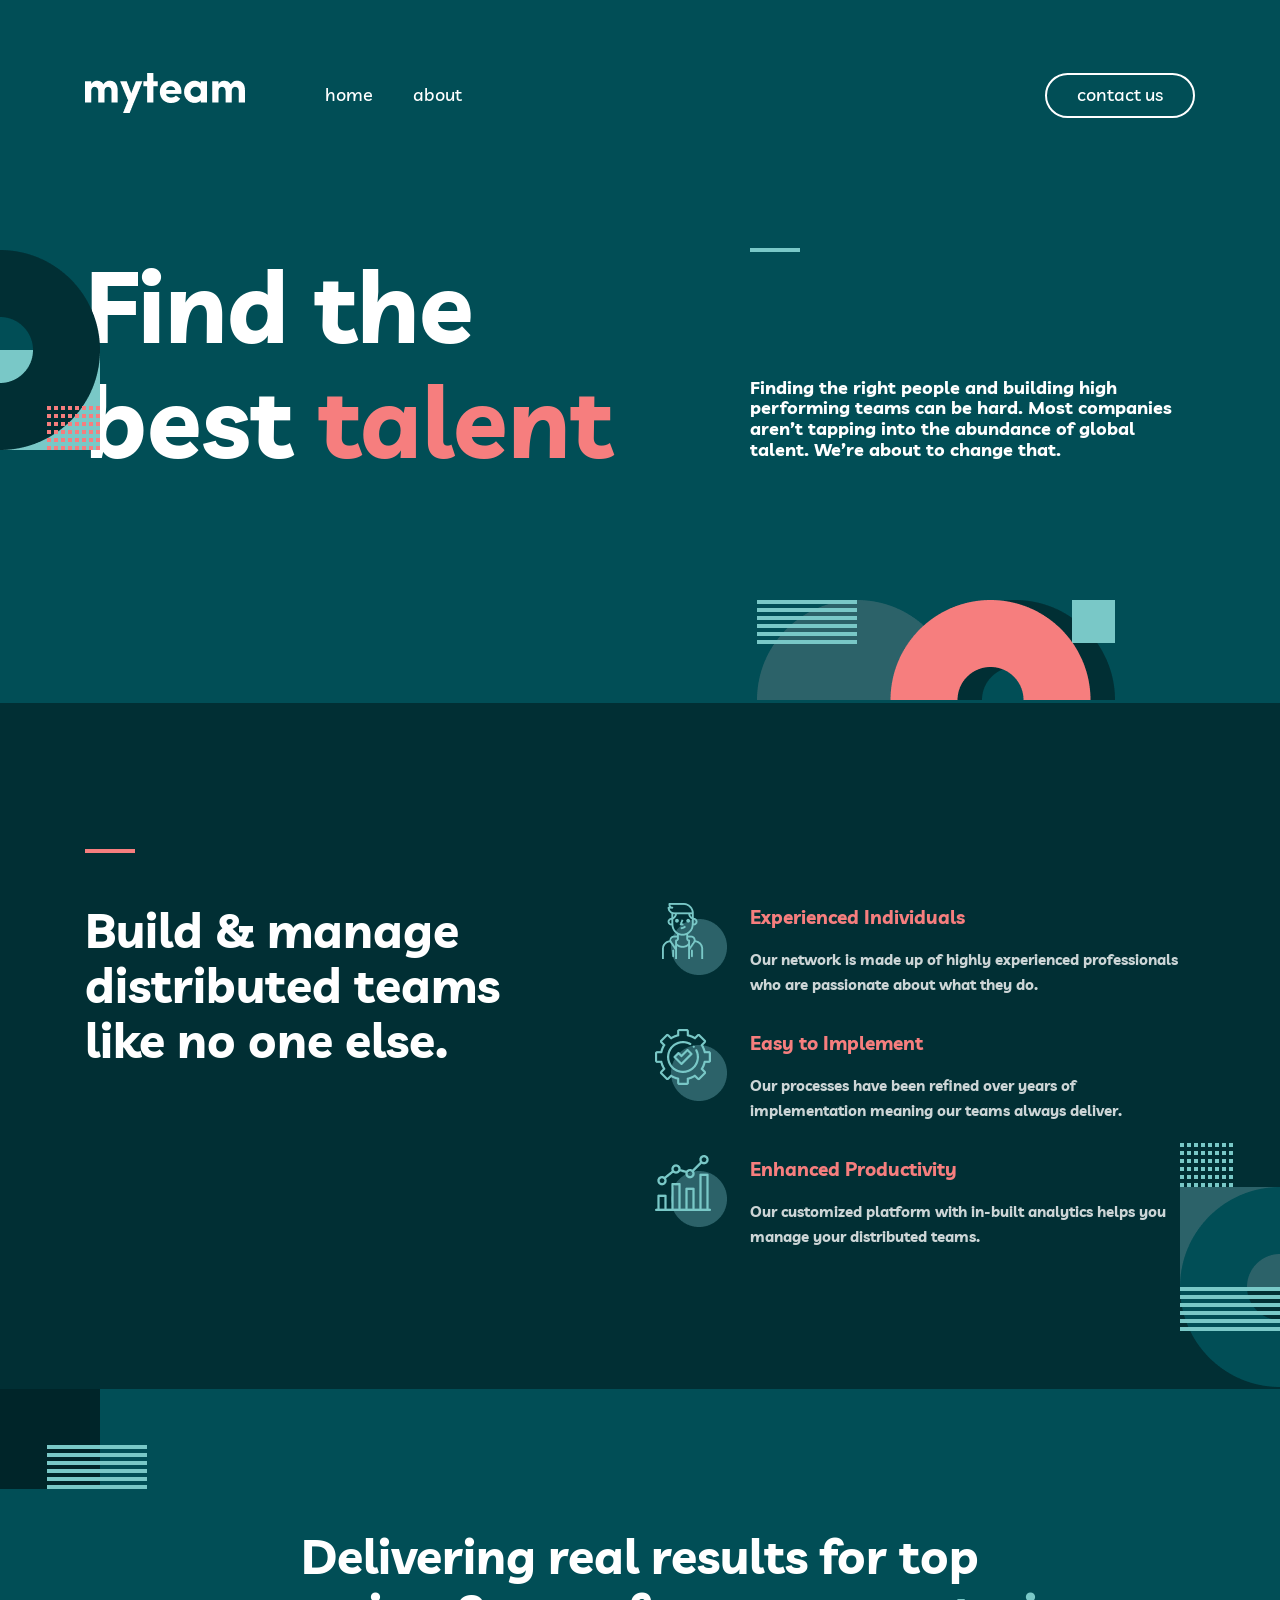
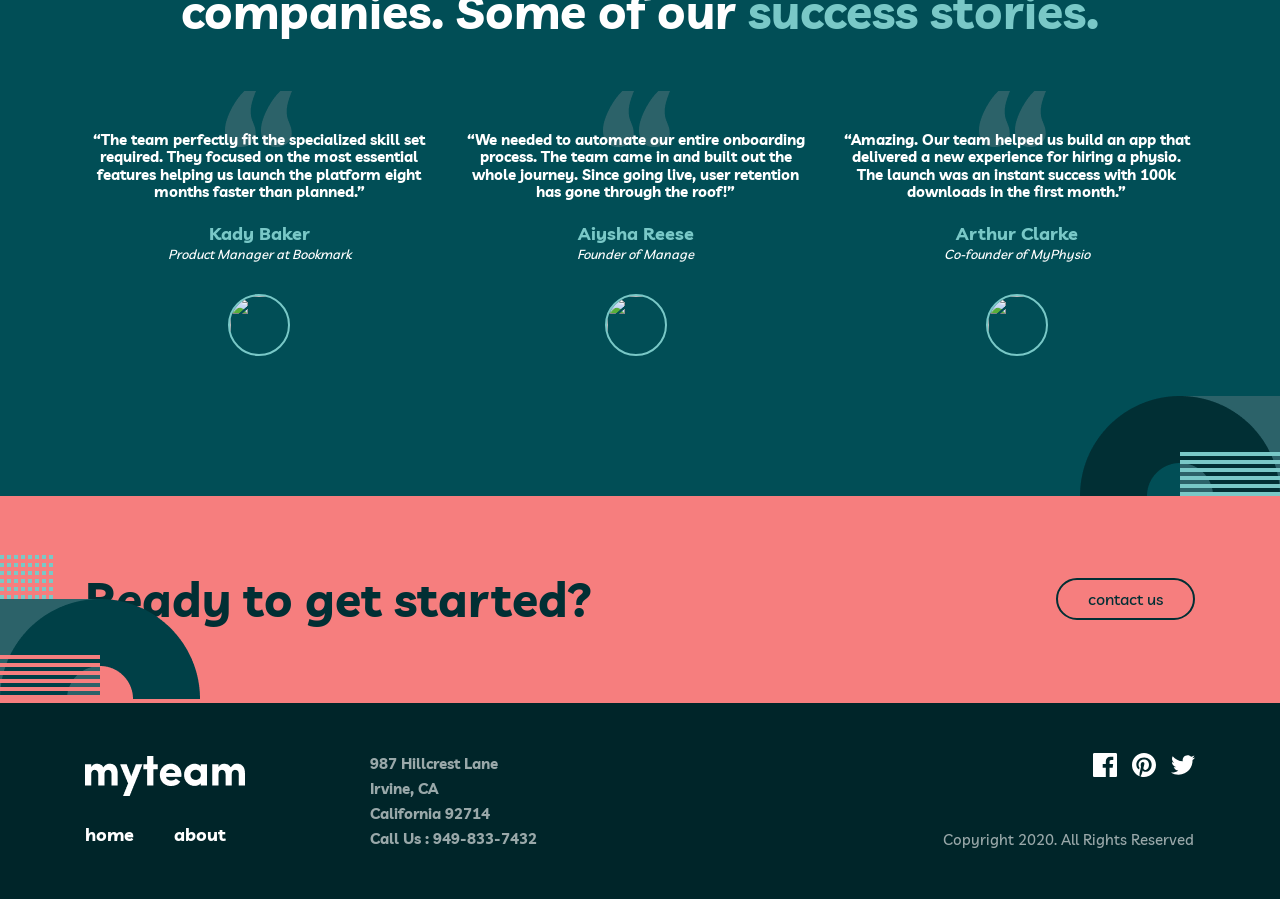
==== index.html @ 4494a9ab "first commit" ====
<!DOCTYPE html>
<html lang="en">

<head>
  <meta charset="UTF-8" />
  <meta http-equiv="X-UA-Compatible" content="IE=edge" />
  <meta name="viewport" content="width=device-width, initial-scale=1.0" />
  <title>7-1</title>
  <link rel="stylesheet" href="css/main.css" />
</head>

<body>
  <section class="intro">
    <header class="header">
      <div class="container header__container">
        <nav class="header__nav">
          <a class="header__nav-logo" href="#">
            <img src="img/myteam.png" alt="">
          </a>
          <ul class="header__nav-list">
            <li class="header__nav-item">
              <a href="#">home</a>
            </li>
            <li class="header__nav-item">
              <a href="#">about</a>
            </li>
          </ul>
          <a class="header__nav-btn" href="#">contact us</a>
        </nav>
      </div>
    </header>
    <div class="intro__words container">
      <p class="intro__words-main">Find the best <span class="red">talent</span> </p>
      <p class="intro__words-info">Finding the right people and building high performing teams can be hard. Most
        companies aren’t tapping into the abundance of global talent. We’re about to change that.</p>
    </div>
  </section>

  <section class="benefits">
    <div class="container benefits__container">
      <p class="benefits__headword">Build & manage distributed teams like no one else.</p>
      <ul class="benefits__list">
        <li class="benefits__list-item">
          <h3 class="benefits__list-head">Experienced Individuals</h3>
          <p class="benefits__list-info">Our network is made up of highly experienced professionals who are passionate
            about what they do.</p>
        </li>
        <li class="benefits__list-item">
          <h3 class="benefits__list-head">Easy to Implement</h3>
          <p class="benefits__list-info">Our processes have been refined over years of implementation meaning our teams
            always deliver.</p>
        </li>
        <li class="benefits__list-item">
          <h3 class="benefits__list-head">Enhanced Productivity</h3>
          <p class="benefits__list-info">Our customized platform with in-built analytics helps you manage your
            distributed teams.</p>
        </li>
      </ul>
    </div>
  </section>

  <section class="result">
    <div class="container result__container">
      <p class="result__name">Delivering real results for top companies. Some of our <span class="green">success
          stories.</span></p>
      <ul class="result__list">
        <li class="result__list-item">
          <p class="result__list-quote"> “The team perfectly fit the specialized skill set required. They focused on the
            most essential features helping us launch the platform eight months faster than planned.”</p>
          <p class="result__list-name">Kady Baker</p>
          <p class="result__list-info">Product Manager at Bookmark</p>
          <img src="https://randomuser.me/api/portraits/women/3.jpg" alt="" class="result__list-photo">
        </li>
        <li class="result__list-item">
          <p class="result__list-quote">“We needed to automate our entire onboarding process. The team came in and built
            out the whole journey. Since going live, user retention has gone through the roof!”</p>
          <p class="result__list-name">Aiysha Reese</p>
          <p class="result__list-info">Founder of Manage</p>
          <img src="https://randomuser.me/api/portraits/women/19.jpg" alt="" class="result__list-photo">
        </li>
        <li class="result__list-item">
          <p class="result__list-quote">“Amazing. Our team helped us build an app that delivered a new experience for
            hiring a physio. The launch was an instant success with 100k downloads in the first month.”</p>
          <p class="result__list-name">Arthur Clarke</p>
          <p class="result__list-info">Co-founder of MyPhysio</p>
          <img src="https://randomuser.me/api/portraits/men/78.jpg" alt="" class="result__list-photo">
        </li>
      </ul>
    </div>
  </section>

  <section class="call">
    <div class="container call__container">
      <p class="call__headname">Ready to get started?</p>
      <a class="call__link" href="#">contact us</a>
    </div>
  </section>

  <footer class="footer">
    <div class="container footer__container">
      <div class="footer__nav">
        <a class="footer__logo" href="#">
          <img src="img/myteam.png" alt="">
        </a>

        <ul class="footer__list">
          <li class="footer__list-item">
            <a class="footer__list-link" href="#">home</a>
          </li>

          <li class="footer__list-item">
            <a class="footer__list-link" href="#">about</a>
          </li>
        </ul>
      </div>

      <p class="footer__address">
        987 Hillcrest Lane <br> Irvine, CA <br> California 92714 <br> Call Us : 949-833-7432
      </p>

      <div class="footer__words">
        <ul class="footer__social">
          <li class="footer__social-item">
            <a href="#"  class="footer__social-link">
              <svg class="footer__social-logo" width="24" height="24" viewBox="0 0 24 24" fill="none" xmlns="http://www.w3.org/2000/svg">
                <path d="M22.675 0H1.325C0.593 0 0 0.593 0 1.325V22.676C0 23.407 0.593 24 1.325 24H12.82V14.706H9.692V11.084H12.82V8.413C12.82 5.313 14.713 3.625 17.479 3.625C18.804 3.625 19.942 3.724 20.274 3.768V7.008L18.356 7.009C16.852 7.009 16.561 7.724 16.561 8.772V11.085H20.148L19.681 14.707H16.561V24H22.677C23.407 24 24 23.407 24 22.675V1.325C24 0.593 23.407 0 22.675 0Z" />
                </svg>
                
            </a>
          </li>
          <li class="footer__social-item">
            <a href="#" class="footer__social-link">
              <svg class="footer__social-logo" width="24" height="24" viewBox="0 0 24 24" fill="none" xmlns="http://www.w3.org/2000/svg">
                <path id="Path" d="M12 0C5.373 0 0 5.372 0 12C0 17.084 3.163 21.426 7.627 23.174C7.522 22.225 7.427 20.769 7.669 19.733C7.887 18.796 9.076 13.768 9.076 13.768C9.076 13.768 8.717 13.049 8.717 11.986C8.717 10.318 9.684 9.072 10.888 9.072C11.911 9.072 12.406 9.841 12.406 10.762C12.406 11.791 11.751 13.33 11.412 14.757C11.129 15.951 12.011 16.926 13.189 16.926C15.322 16.926 16.961 14.677 16.961 11.431C16.961 8.558 14.897 6.549 11.949 6.549C8.535 6.549 6.531 9.11 6.531 11.756C6.531 12.787 6.928 13.894 7.424 14.494C7.522 14.613 7.536 14.718 7.507 14.839L7.174 16.199C7.121 16.419 7 16.466 6.772 16.36C5.273 15.662 4.336 13.471 4.336 11.711C4.336 7.926 7.086 4.449 12.265 4.449C16.428 4.449 19.663 7.416 19.663 11.38C19.663 15.516 17.056 18.844 13.436 18.844C12.22 18.844 11.077 18.213 10.686 17.466L9.938 20.319C9.667 21.362 8.936 22.669 8.446 23.465C9.57 23.812 10.763 24 12 24C18.627 24 24 18.627 24 12C24 5.372 18.627 0 12 0Z"/>
                </svg>
                
                
            </a>
          </li>
          <li class="footer__social-item">
            <a href="#" class="footer__social-link">
              <svg class="footer__social-logo" width="24" height="24" viewBox="0 0 24 20" fill="none" xmlns="http://www.w3.org/2000/svg"><path id="Path" d="M24 2.55699C23.117 2.94899 22.168 3.21299 21.172 3.33199C22.189 2.72299 22.97 1.75799 23.337 0.607986C22.386 1.17199 21.332 1.58199 20.21 1.80299C19.313 0.845986 18.032 0.247986 16.616 0.247986C13.437 0.247986 11.101 3.21399 11.819 6.29299C7.728 6.08799 4.1 4.12799 1.671 1.14899C0.381 3.36199 1.002 6.25699 3.194 7.72299C2.388 7.69699 1.628 7.47599 0.965 7.10699C0.911 9.38799 2.546 11.522 4.914 11.997C4.221 12.185 3.462 12.229 2.69 12.081C3.316 14.037 5.134 15.46 7.29 15.5C5.22 17.123 2.612 17.848 0 17.54C2.179 18.937 4.768 19.752 7.548 19.752C16.69 19.752 21.855 12.031 21.543 5.10599C22.505 4.41099 23.34 3.54399 24 2.55699Z" /></svg>
                
            </a>
          </li>
        </ul>

        <p class="footer__copywrite">Copyright 2020. All Rights Reserved</p>
      </div>
    </div>
  </footer>
</body>

</html>
---- css/main.css ----
@font-face {
  font-family: 'Livvic';
  src: url("../fonts/Livvic-Bold.woff2") format("woff2"), url("../fonts/Livvic-Bold.woff") format("woff");
  font-weight: bold;
  font-style: normal;
  font-display: swap;
}

@font-face {
  font-family: 'Livvic';
  src: url("../fonts/Livvic-Medium.woff2") format("woff2"), url("../fonts/Livvic-Medium.woff") format("woff");
  font-weight: 500;
  font-style: normal;
  font-display: swap;
}

*,
*::before,
*::after {
  margin: 0;
  padding: 0;
  -webkit-box-sizing: inherit;
          box-sizing: inherit;
}

img {
  max-width: 100%;
}

html {
  -webkit-box-sizing: border-box;
          box-sizing: border-box;
  height: 100%;
  scroll-behavior: smooth;
  font-size: 62.5%;
}

body {
  color: #fff;
  background-color: #014E56;
  font-size: 1.6rem;
  font-family: 'Livvic', sans-serif;
}

.container {
  width: 100%;
  max-width: 1140px;
  margin-left: auto;
  margin-right: auto;
  padding-left: 15px;
  padding-right: 15px;
}

a {
  text-decoration: none;
  color: #fff;
}

.intro {
  position: relative;
  padding-bottom: 22.5rem;
}

.intro::before {
  content: '';
  width: 20rem;
  height: 20rem;
  position: absolute;
  background-image: url("../img/introimg.png");
  z-index: 1;
  top: 25rem;
  background-repeat: no-repeat;
}

.intro::after {
  content: '';
  width: 35.8rem;
  height: 10rem;
  position: absolute;
  background: url("../img/introimg2.png");
  right: 16.5rem;
  top: 60rem;
}

header {
  padding-top: 7.3rem;
  padding-bottom: 7.3rem;
}

.header__nav {
  font-size: 1.8rem;
  display: -webkit-box;
  display: -ms-flexbox;
  display: flex;
  -webkit-box-align: center;
      -ms-flex-align: center;
          align-items: center;
}

.header__nav-list {
  padding: 0;
  margin: 0;
  list-style: none;
  display: -webkit-box;
  display: -ms-flexbox;
  display: flex;
  margin-left: 8rem;
  margin-right: auto;
}

.header__nav-item > a:hover {
  color: #F67E7E;
}

.header__nav-item:first-child {
  margin-right: 4rem;
}

.header__nav-btn {
  padding: 1rem 3rem;
  border: 2px solid #fff;
  border-radius: 2.4rem;
}

.header__nav-btn:hover {
  color: #002529;
  background-color: #fff;
}

.intro__words {
  margin-top: 5.7rem;
  display: -webkit-box;
  display: -ms-flexbox;
  display: flex;
}

.intro__words-main {
  font-weight: bold;
  font-size: 10rem;
  width: 60rem;
}

.red {
  color: #F67E7E;
}

.intro__words-info {
  margin-left: auto;
  width: 44.5rem;
  font-size: 1.8rem;
  padding-top: 13rem;
  font-weight: 600;
  position: relative;
}

.intro__words-info::before {
  content: '';
  top: 0;
  background: #79C8C7;
  position: absolute;
  width: 5rem;
  height: 4px;
}

.benefits {
  background-color: #012F34;
  padding-top: 20rem;
  padding-bottom: 14rem;
  position: relative;
}

.benefits::after {
  content: '';
  position: absolute;
  width: 10rem;
  height: 24.4rem;
  background: url("../img/benefits.png");
  right: 0;
  top: 44rem;
}

.benefits__container {
  display: -webkit-box;
  display: -ms-flexbox;
  display: flex;
}

.benefits__headword {
  font-size: 4.8rem;
  font-weight: bold;
  width: 44.5rem;
  position: relative;
}

.benefits__headword::before {
  content: '';
  top: -54px;
  background: #F67E7E;
  position: absolute;
  width: 5rem;
  height: 4px;
}

.benefits__list {
  padding: 0;
  margin: 0;
  list-style: none;
  display: -webkit-box;
  display: -ms-flexbox;
  display: flex;
  -webkit-box-orient: vertical;
  -webkit-box-direction: normal;
      -ms-flex-direction: column;
          flex-direction: column;
  margin-left: auto;
}

.benefits__list-item {
  margin-bottom: 3.2rem;
  position: relative;
}

.benefits__list-item::before {
  content: '';
  position: absolute;
  left: -9.5rem;
  width: 7.2rem;
  height: 7.2rem;
  background: url("../img/benefit1.png");
}

.benefits__list-item:nth-child(2)::before {
  background: url("../img/benefit2.png");
}

.benefits__list-item:last-child {
  margin-bottom: 0;
}

.benefits__list-item:last-child::before {
  background: url("../img/benefit3.png");
}

.benefits__list-head {
  color: #F67E7E;
  line-height: 2.8rem;
}

.benefits__list-info {
  font-weight: 600;
  line-height: 2.5rem;
  opacity: 0.8;
  width: 44.5rem;
  font-size: 1.5rem;
  margin-top: 1.6rem;
}

.result {
  padding-top: 14rem;
  padding-bottom: 14rem;
  position: relative;
}

.result::before {
  content: '';
  position: absolute;
  top: 0;
  width: 14.7rem;
  height: 10rem;
  background: url("../img/result1.png");
}

.result::after {
  content: '';
  position: absolute;
  bottom: 0;
  right: 0;
  width: 20rem;
  height: 10rem;
  background: url("../img/result2.png");
}

.result__name {
  font-size: 4.8rem;
  font-weight: bold;
  text-align: center;
  width: 94.5rem;
  margin: 0 auto;
}

.green {
  color: #79C8C7;
}

.result__list {
  padding: 0;
  margin: 0;
  list-style: none;
  display: -webkit-box;
  display: -ms-flexbox;
  display: flex;
  padding-top: 9.2rem;
  text-align: center;
}

.result__list-item {
  display: -webkit-box;
  display: -ms-flexbox;
  display: flex;
  -webkit-box-orient: vertical;
  -webkit-box-direction: normal;
      -ms-flex-direction: column;
          flex-direction: column;
  margin-right: 3rem;
  position: relative;
}

.result__list-item::before {
  content: '';
  width: 6.7rem;
  height: 5.6rem;
  position: absolute;
  top: -4rem;
  left: 14rem;
  background: url("../img/quote.png");
  z-index: -1;
}

.result__list-item:last-child {
  margin-right: 0;
}

.result__list-quote {
  font-size: 1.5rem;
  font-weight: 600;
}

.result__list-name {
  color: #79C8C7;
  font-size: 1.8rem;
  font-weight: bold;
  margin-top: 2.4rem;
}

.result__list-info {
  font-weight: 500;
  font-style: italic;
  font-size: 1.3rem;
  margin-top: 2px;
}

.result__list-photo {
  width: 6.2rem;
  height: 6.2rem;
  margin: 0 auto;
  border-radius: 50%;
  border: 2px solid #79C8C7;
  margin-top: 3.2rem;
}

.call {
  padding-top: 7.6rem;
  padding-bottom: 7.6rem;
  background-color: #F67E7E;
  color: #012F34;
  position: relative;
}

.call::before {
  content: '';
  position: absolute;
  top: 5.9rem;
  width: 20rem;
  height: 14.4rem;
  background: url("../img/call.png");
}

.call__container {
  display: -webkit-box;
  display: -ms-flexbox;
  display: flex;
  -webkit-box-align: center;
      -ms-flex-align: center;
          align-items: center;
}

.call__headname {
  font-family: 'Livvic', sans-serif;
  font-size: 4.8rem;
  font-weight: bold;
  margin-right: auto;
}

.call__link {
  color: #012F34;
  padding: 1rem 3rem;
  border: 2px solid #012F34;
  border-radius: 2.4rem;
}

.call__link:hover {
  color: #fff;
  background-color: #012F34;
}

.footer {
  padding-top: 4.8rem;
  padding-bottom: 4.8rem;
  background-color: #002529;
}

.footer__container {
  display: -webkit-box;
  display: -ms-flexbox;
  display: flex;
  -webkit-box-align: center;
      -ms-flex-align: center;
          align-items: center;
}

.footer__list {
  padding: 0;
  margin: 0;
  list-style: none;
  display: -webkit-box;
  display: -ms-flexbox;
  display: flex;
  margin-top: 2.5rem;
}

.footer__list-item {
  margin-right: 4rem;
}

.footer__list-item:last-child {
  margin-right: 0;
}

.footer__list-link {
  font-weight: 600;
  font-size: 18px;
}

.footer__list-link:hover {
  color: #F67E7E;
}

.footer__address {
  font-weight: 600;
  font-size: 1.5rem;
  opacity: 0.6;
  width: 20rem;
  margin-left: 12.5rem;
  margin-right: auto;
  line-height: 2.5rem;
}

.footer__social {
  padding: 0;
  margin: 0;
  list-style: none;
  display: -webkit-box;
  display: -ms-flexbox;
  display: flex;
  margin-bottom: 5.1rem;
  margin-left: 15rem;
}

.footer__social-item {
  margin-right: 1.5rem;
}

.footer__social-item:last-child {
  margin-right: 0;
}

.footer__social-logo {
  fill: #fff;
}

.footer__social-logo:hover {
  fill: #F67E7E;
}

.footer__copywrite {
  font-size: 1.5rem;
  opacity: 0.6;
}

/*! normalize.css v8.0.1 | MIT License | github.com/necolas/normalize.css */
/* Document
   ========================================================================== */
/**
 * 1. Correct the line height in all browsers.
 * 2. Prevent adjustments of font size after orientation changes in iOS.
 */
html {
  line-height: 1.15;
  /* 1 */
  -webkit-text-size-adjust: 100%;
  /* 2 */
}

/* Sections
   ========================================================================== */
/**
 * Remove the margin in all browsers.
 */
body {
  margin: 0;
}

/**
 * Render the `main` element consistently in IE.
 */
main {
  display: block;
}

/**
 * Correct the font size and margin on `h1` elements within `section` and
 * `article` contexts in Chrome, Firefox, and Safari.
 */
h1 {
  font-size: 2em;
  margin: 0.67em 0;
}

/* Grouping content
   ========================================================================== */
/**
 * 1. Add the correct box sizing in Firefox.
 * 2. Show the overflow in Edge and IE.
 */
hr {
  -webkit-box-sizing: content-box;
          box-sizing: content-box;
  /* 1 */
  height: 0;
  /* 1 */
  overflow: visible;
  /* 2 */
}

/**
 * 1. Correct the inheritance and scaling of font size in all browsers.
 * 2. Correct the odd `em` font sizing in all browsers.
 */
pre {
  font-family: monospace, monospace;
  /* 1 */
  font-size: 1em;
  /* 2 */
}

/* Text-level semantics
   ========================================================================== */
/**
 * Remove the gray background on active links in IE 10.
 */
a {
  background-color: transparent;
}

/**
 * 1. Remove the bottom border in Chrome 57-
 * 2. Add the correct text decoration in Chrome, Edge, IE, Opera, and Safari.
 */
abbr[title] {
  border-bottom: none;
  /* 1 */
  text-decoration: underline;
  /* 2 */
  -webkit-text-decoration: underline dotted;
          text-decoration: underline dotted;
  /* 2 */
}

/**
 * Add the correct font weight in Chrome, Edge, and Safari.
 */
b,
strong {
  font-weight: bolder;
}

/**
 * 1. Correct the inheritance and scaling of font size in all browsers.
 * 2. Correct the odd `em` font sizing in all browsers.
 */
code,
kbd,
samp {
  font-family: monospace, monospace;
  /* 1 */
  font-size: 1em;
  /* 2 */
}

/**
 * Add the correct font size in all browsers.
 */
small {
  font-size: 80%;
}

/**
 * Prevent `sub` and `sup` elements from affecting the line height in
 * all browsers.
 */
sub,
sup {
  font-size: 75%;
  line-height: 0;
  position: relative;
  vertical-align: baseline;
}

sub {
  bottom: -0.25em;
}

sup {
  top: -0.5em;
}

/* Embedded content
   ========================================================================== */
/**
 * Remove the border on images inside links in IE 10.
 */
img {
  border-style: none;
}

/* Forms
   ========================================================================== */
/**
 * 1. Change the font styles in all browsers.
 * 2. Remove the margin in Firefox and Safari.
 */
button,
input,
optgroup,
select,
textarea {
  font-family: inherit;
  /* 1 */
  font-size: 100%;
  /* 1 */
  line-height: 1.15;
  /* 1 */
  margin: 0;
  /* 2 */
}

/**
 * Show the overflow in IE.
 * 1. Show the overflow in Edge.
 */
button,
input {
  /* 1 */
  overflow: visible;
}

/**
 * Remove the inheritance of text transform in Edge, Firefox, and IE.
 * 1. Remove the inheritance of text transform in Firefox.
 */
button,
select {
  /* 1 */
  text-transform: none;
}

/**
 * Correct the inability to style clickable types in iOS and Safari.
 */
button,
[type="button"],
[type="reset"],
[type="submit"] {
  -webkit-appearance: button;
}

/**
 * Remove the inner border and padding in Firefox.
 */
button::-moz-focus-inner,
[type="button"]::-moz-focus-inner,
[type="reset"]::-moz-focus-inner,
[type="submit"]::-moz-focus-inner {
  border-style: none;
  padding: 0;
}

/**
 * Restore the focus styles unset by the previous rule.
 */
button:-moz-focusring,
[type="button"]:-moz-focusring,
[type="reset"]:-moz-focusring,
[type="submit"]:-moz-focusring {
  outline: 1px dotted ButtonText;
}

/**
 * Correct the padding in Firefox.
 */
fieldset {
  padding: 0.35em 0.75em 0.625em;
}

/**
 * 1. Correct the text wrapping in Edge and IE.
 * 2. Correct the color inheritance from `fieldset` elements in IE.
 * 3. Remove the padding so developers are not caught out when they zero out
 *    `fieldset` elements in all browsers.
 */
legend {
  -webkit-box-sizing: border-box;
          box-sizing: border-box;
  /* 1 */
  color: inherit;
  /* 2 */
  display: table;
  /* 1 */
  max-width: 100%;
  /* 1 */
  padding: 0;
  /* 3 */
  white-space: normal;
  /* 1 */
}

/**
 * Add the correct vertical alignment in Chrome, Firefox, and Opera.
 */
progress {
  vertical-align: baseline;
}

/**
 * Remove the default vertical scrollbar in IE 10+.
 */
textarea {
  overflow: auto;
}

/**
 * 1. Add the correct box sizing in IE 10.
 * 2. Remove the padding in IE 10.
 */
[type="checkbox"],
[type="radio"] {
  -webkit-box-sizing: border-box;
          box-sizing: border-box;
  /* 1 */
  padding: 0;
  /* 2 */
}

/**
 * Correct the cursor style of increment and decrement buttons in Chrome.
 */
[type="number"]::-webkit-inner-spin-button,
[type="number"]::-webkit-outer-spin-button {
  height: auto;
}

/**
 * 1. Correct the odd appearance in Chrome and Safari.
 * 2. Correct the outline style in Safari.
 */
[type="search"] {
  -webkit-appearance: textfield;
  /* 1 */
  outline-offset: -2px;
  /* 2 */
}

/**
 * Remove the inner padding in Chrome and Safari on macOS.
 */
[type="search"]::-webkit-search-decoration {
  -webkit-appearance: none;
}

/**
 * 1. Correct the inability to style clickable types in iOS and Safari.
 * 2. Change font properties to `inherit` in Safari.
 */
::-webkit-file-upload-button {
  -webkit-appearance: button;
  /* 1 */
  font: inherit;
  /* 2 */
}

/* Interactive
   ========================================================================== */
/*
 * Add the correct display in Edge, IE 10+, and Firefox.
 */
details {
  display: block;
}

/*
 * Add the correct display in all browsers.
 */
summary {
  display: list-item;
}

/* Misc
   ========================================================================== */
/**
 * Add the correct display in IE 10+.
 */
template {
  display: none;
}

/**
 * Add the correct display in IE 10.
 */
[hidden] {
  display: none;
}
/*# sourceMappingURL=main.css.map */
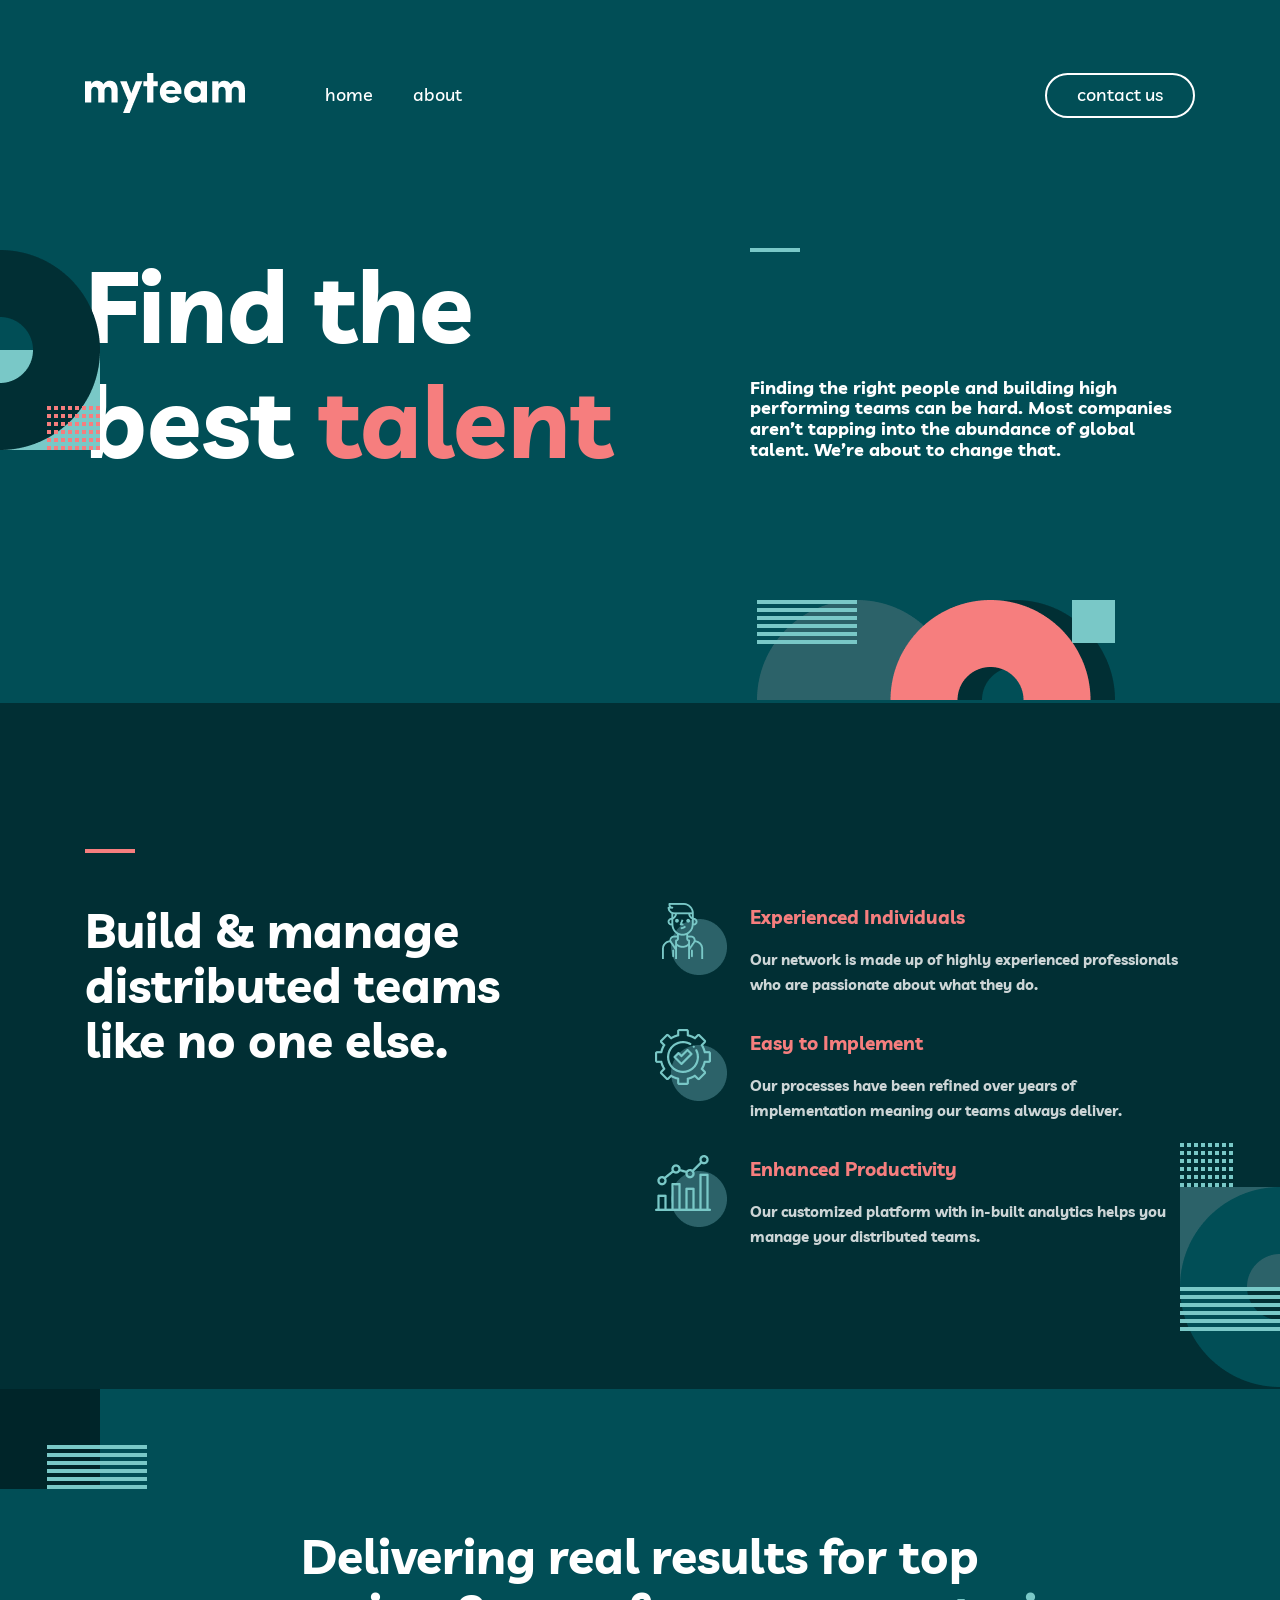
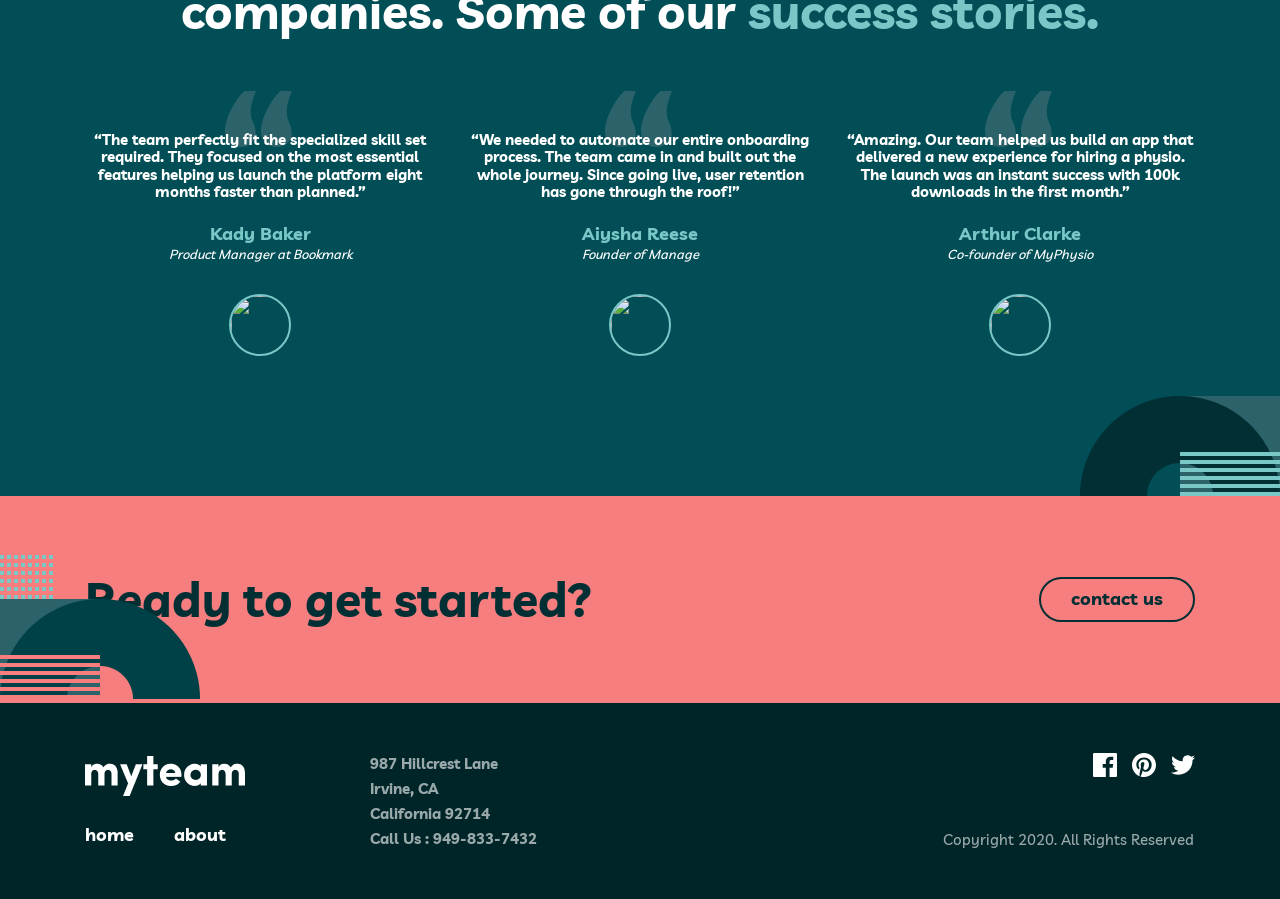
==== commit d23eecd6: "first commit" ====
--- a/index.html
+++ b/index.html
@@ -5,11 +5,12 @@
   <meta charset="UTF-8" />
   <meta http-equiv="X-UA-Compatible" content="IE=edge" />
   <meta name="viewport" content="width=device-width, initial-scale=1.0" />
-  <title>7-1</title>
+  <title>My team</title>
   <link rel="stylesheet" href="css/main.css" />
 </head>
 
 <body>
+  <h1 class="visually-hidden">Myteam</h1>
   <section class="intro">
     <header class="header">
       <div class="container header__container">
@@ -27,6 +28,10 @@
           </ul>
           <a class="header__nav-btn" href="#">contact us</a>
         </nav>
+
+        <button class="burger">
+          <span class="burger__inner"></span>
+      </button>
       </div>
     </header>
     <div class="intro__words container">
@@ -100,7 +105,7 @@
     <div class="container footer__container">
       <div class="footer__nav">
         <a class="footer__logo" href="#">
-          <img src="img/myteam.png" alt="">
+          <img class="footer__logo" src="img/myteam.png" alt="">
         </a>
 
         <ul class="footer__list">
@@ -149,6 +154,8 @@
       </div>
     </div>
   </footer>
+
+  <script src="scripts/script.js"></script>
 </body>
 
 </html>
--- a/css/main.css
+++ b/css/main.css
@@ -1,3 +1,15 @@
+.visually-hidden {
+  position: absolute !important;
+  clip: rect(1px 1px 1px 1px);
+  /* IE6, IE7 */
+  clip: rect(1px, 1px, 1px, 1px);
+  padding: 0 !important;
+  border: 0 !important;
+  height: 1px !important;
+  width: 1px !important;
+  overflow: hidden;
+}
+
 @font-face {
   font-family: 'Livvic';
   src: url("../fonts/Livvic-Bold.woff2") format("woff2"), url("../fonts/Livvic-Bold.woff") format("woff");
@@ -49,6 +61,18 @@
   margin-right: auto;
   padding-left: 15px;
   padding-right: 15px;
+}
+
+@media screen and (max-width: 1200px) {
+  .container {
+    max-width: 719px;
+  }
+}
+
+@media screen and (max-width: 700px) {
+  .container {
+    max-width: 357px;
+  }
 }
 
 a {
@@ -82,9 +106,48 @@
   top: 60rem;
 }
 
+@media screen and (max-width: 1200px) {
+  .intro::before {
+    display: none;
+  }
+  .intro::after {
+    right: 20.6rem;
+  }
+}
+
+@media screen and (max-width: 700px) {
+  .intro {
+    padding-bottom: 20rem;
+  }
+  .intro::after {
+    right: auto;
+    top: auto;
+    bottom: 0;
+    left: 0;
+  }
+}
+
 header {
   padding-top: 7.3rem;
   padding-bottom: 7.3rem;
+}
+
+@media screen and (max-width: 700px) {
+  header {
+    padding-top: 4.8rem;
+    padding-bottom: 8rem;
+  }
+}
+
+@media screen and (max-width: 700px) {
+  .header__container {
+    display: -webkit-box;
+    display: -ms-flexbox;
+    display: flex;
+    -webkit-box-align: center;
+        -ms-flex-align: center;
+            align-items: center;
+  }
 }
 
 .header__nav {
@@ -108,6 +171,16 @@
   margin-right: auto;
 }
 
+@media screen and (max-width: 700px) {
+  .header__nav-list {
+    display: none;
+  }
+}
+
+.header__nav-list--active {
+  display: block;
+}
+
 .header__nav-item > a:hover {
   color: #F67E7E;
 }
@@ -125,6 +198,59 @@
 .header__nav-btn:hover {
   color: #002529;
   background-color: #fff;
+}
+
+.burger {
+  display: none;
+}
+
+.header__nav-logo {
+  display: inline-block;
+}
+
+@media screen and (max-width: 700px) {
+  .header__nav-logo {
+    width: 12.8rem;
+    height: 3.2rem;
+  }
+}
+
+@media screen and (max-width: 700px) {
+  .burger {
+    display: block;
+    border: none;
+    padding: 0;
+    width: 20px;
+    background-color: transparent;
+    margin-left: auto;
+  }
+  .burger::before,
+  .burger__inner,
+  .burger::after {
+    content: '';
+    display: block;
+    width: 100%;
+    height: 4px;
+    background-color: #fff;
+    margin-bottom: 3px;
+  }
+  .burger::after {
+    margin-bottom: 0;
+  }
+  .burger--active .burger__inner {
+    display: none;
+  }
+  .burger--active::before {
+    -webkit-transform: rotate(45deg);
+            transform: rotate(45deg);
+    margin-bottom: 0;
+    position: relative;
+    top: 4px;
+  }
+  .burger--active::after {
+    -webkit-transform: rotate(-45deg);
+            transform: rotate(-45deg);
+  }
 }
 
 .intro__words {
@@ -132,6 +258,25 @@
   display: -webkit-box;
   display: -ms-flexbox;
   display: flex;
+  -webkit-box-pack: justify;
+      -ms-flex-pack: justify;
+          justify-content: space-between;
+}
+
+@media screen and (max-width: 1200px) {
+  .intro__words {
+    -webkit-box-orient: vertical;
+    -webkit-box-direction: normal;
+        -ms-flex-direction: column;
+            flex-direction: column;
+    text-align: center;
+  }
+}
+
+@media screen and (max-width: 700px) {
+  .intro__words {
+    margin-top: 0;
+  }
 }
 
 .intro__words-main {
@@ -140,12 +285,27 @@
   width: 60rem;
 }
 
+@media screen and (max-width: 1200px) {
+  .intro__words-main {
+    font-size: 6.4rem;
+    width: 35rem;
+    margin: 0 auto;
+    margin-bottom: 2.4rem;
+  }
+}
+
+@media screen and (max-width: 700px) {
+  .intro__words-main {
+    font-size: 4rem;
+    width: 22rem;
+  }
+}
+
 .red {
   color: #F67E7E;
 }
 
 .intro__words-info {
-  margin-left: auto;
   width: 44.5rem;
   font-size: 1.8rem;
   padding-top: 13rem;
@@ -160,6 +320,25 @@
   position: absolute;
   width: 5rem;
   height: 4px;
+}
+
+@media screen and (max-width: 1200px) {
+  .intro__words-info {
+    font-size: 1.5rem;
+    width: 45.7rem;
+    padding: 0;
+    margin: 0 auto;
+  }
+  .intro__words-info::before {
+    display: none;
+  }
+}
+
+@media screen and (max-width: 700px) {
+  .intro__words-info {
+    width: 32.7rem;
+    line-height: 2.8rem;
+  }
 }
 
 .benefits {
@@ -179,10 +358,31 @@
   top: 44rem;
 }
 
+@media screen and (max-width: 1200px) {
+  .benefits {
+    padding-top: 10rem;
+    padding-bottom: 10rem;
+  }
+  .benefits::after {
+    top: 0;
+  }
+}
+
 .benefits__container {
   display: -webkit-box;
   display: -ms-flexbox;
   display: flex;
+}
+
+@media screen and (max-width: 1200px) {
+  .benefits__container {
+    -webkit-box-orient: vertical;
+    -webkit-box-direction: normal;
+        -ms-flex-direction: column;
+            flex-direction: column;
+    width: 57.3rem;
+    margin: 0 auto;
+  }
 }
 
 .benefits__headword {
@@ -199,6 +399,22 @@
   position: absolute;
   width: 5rem;
   height: 4px;
+}
+
+@media screen and (max-width: 1200px) {
+  .benefits__headword {
+    margin-bottom: 6.4rem;
+    font-size: 3.2rem;
+  }
+  .benefits__headword::before {
+    top: -32px;
+  }
+}
+
+@media screen and (max-width: 700px) {
+  .benefits__headword {
+    width: 20rem;
+  }
 }
 
 .benefits__list {
@@ -241,6 +457,26 @@
   background: url("../img/benefit3.png");
 }
 
+@media screen and (max-width: 700px) {
+  .benefits__list-item {
+    display: -webkit-box;
+    display: -ms-flexbox;
+    display: flex;
+    -webkit-box-orient: vertical;
+    -webkit-box-direction: normal;
+        -ms-flex-direction: column;
+            flex-direction: column;
+    -webkit-box-align: center;
+        -ms-flex-align: center;
+            align-items: center;
+  }
+  .benefits__list-item::before {
+    position: relative;
+    top: 0;
+    left: 0;
+  }
+}
+
 .benefits__list-head {
   color: #F67E7E;
   line-height: 2.8rem;
@@ -253,6 +489,13 @@
   width: 44.5rem;
   font-size: 1.5rem;
   margin-top: 1.6rem;
+}
+
+@media screen and (max-width: 700px) {
+  .benefits__list-info {
+    width: 32.7rem;
+    text-align: center;
+  }
 }
 
 .result {
@@ -280,12 +523,32 @@
   background: url("../img/result2.png");
 }
 
+@media screen and (max-width: 1200px) {
+  .result {
+    padding-top: 10rem;
+  }
+}
+
 .result__name {
   font-size: 4.8rem;
   font-weight: bold;
   text-align: center;
   width: 94.5rem;
   margin: 0 auto;
+}
+
+@media screen and (max-width: 1200px) {
+  .result__name {
+    font-size: 3.2rem;
+    width: 48rem;
+  }
+}
+
+@media screen and (max-width: 700px) {
+  .result__name {
+    width: 32.7rem;
+    margin-top: 4rem;
+  }
 }
 
 .green {
@@ -299,8 +562,23 @@
   display: -webkit-box;
   display: -ms-flexbox;
   display: flex;
+  -webkit-box-pack: justify;
+      -ms-flex-pack: justify;
+          justify-content: space-between;
+  -webkit-box-align: center;
+      -ms-flex-align: center;
+          align-items: center;
   padding-top: 9.2rem;
   text-align: center;
+}
+
+@media screen and (max-width: 1200px) {
+  .result__list {
+    -webkit-box-orient: vertical;
+    -webkit-box-direction: normal;
+        -ms-flex-direction: column;
+            flex-direction: column;
+  }
 }
 
 .result__list-item {
@@ -311,7 +589,6 @@
   -webkit-box-direction: normal;
       -ms-flex-direction: column;
           flex-direction: column;
-  margin-right: 3rem;
   position: relative;
 }
 
@@ -326,13 +603,35 @@
   z-index: -1;
 }
 
-.result__list-item:last-child {
-  margin-right: 0;
+@media screen and (max-width: 1200px) {
+  .result__list-item {
+    margin-bottom: 4.8em;
+  }
+  .result__list-item::before {
+    left: calc( 50% - 35px);
+  }
+  .result__list-item:last-child {
+    margin-bottom: 0;
+  }
 }
 
 .result__list-quote {
   font-size: 1.5rem;
   font-weight: 600;
+  width: 35rem;
+}
+
+@media screen and (max-width: 1200px) {
+  .result__list-quote {
+    width: 57.3rem;
+  }
+}
+
+@media screen and (max-width: 700px) {
+  .result__list-quote {
+    width: 32.7rem;
+    line-height: 2.5rem;
+  }
 }
 
 .result__list-name {
@@ -375,6 +674,17 @@
   background: url("../img/call.png");
 }
 
+@media screen and (max-width: 1200px) {
+  .call {
+    padding-top: 9.5rem;
+    padding-bottom: 9.5rem;
+  }
+  .call::before {
+    top: auto;
+    bottom: 0;
+  }
+}
+
 .call__container {
   display: -webkit-box;
   display: -ms-flexbox;
@@ -384,6 +694,21 @@
           align-items: center;
 }
 
+@media screen and (max-width: 1200px) {
+  .call__container {
+    width: 57.3rem;
+  }
+}
+
+@media screen and (max-width: 700px) {
+  .call__container {
+    -webkit-box-orient: vertical;
+    -webkit-box-direction: normal;
+        -ms-flex-direction: column;
+            flex-direction: column;
+  }
+}
+
 .call__headname {
   font-family: 'Livvic', sans-serif;
   font-size: 4.8rem;
@@ -391,8 +716,24 @@
   margin-right: auto;
 }
 
+@media screen and (max-width: 1200px) {
+  .call__headname {
+    font-size: 3.2rem;
+  }
+}
+
+@media screen and (max-width: 700px) {
+  .call__headname {
+    width: 22.7rem;
+    text-align: center;
+    margin: 0;
+  }
+}
+
 .call__link {
   color: #012F34;
+  font-size: 1.8rem;
+  font-weight: bold;
   padding: 1rem 3rem;
   border: 2px solid #012F34;
   border-radius: 2.4rem;
@@ -401,12 +742,25 @@
 .call__link:hover {
   color: #fff;
   background-color: #012F34;
+}
+
+@media screen and (max-width: 700px) {
+  .call__link {
+    margin-top: 2.4rem;
+    margin-bottom: 5px;
+  }
 }
 
 .footer {
   padding-top: 4.8rem;
   padding-bottom: 4.8rem;
   background-color: #002529;
+}
+
+@media screen and (max-width: 700px) {
+  .footer {
+    padding-bottom: 16rem;
+  }
 }
 
 .footer__container {
@@ -416,6 +770,45 @@
   -webkit-box-align: center;
       -ms-flex-align: center;
           align-items: center;
+}
+
+@media screen and (max-width: 1200px) {
+  .footer__container {
+    -ms-flex-wrap: wrap;
+        flex-wrap: wrap;
+    -webkit-box-pack: justify;
+        -ms-flex-pack: justify;
+            justify-content: space-between;
+  }
+}
+
+@media screen and (max-width: 700px) {
+  .footer__container {
+    -webkit-box-orient: vertical;
+    -webkit-box-direction: normal;
+        -ms-flex-direction: column;
+            flex-direction: column;
+  }
+}
+
+@media screen and (max-width: 1200px) {
+  .footer__logo {
+    width: 10rem;
+    height: 2.4rem;
+    display: inline-block;
+  }
+}
+
+@media screen and (max-width: 1200px) {
+  .footer__nav {
+    margin-right: auto;
+  }
+}
+
+@media screen and (max-width: 700px) {
+  .footer__nav {
+    margin: 0;
+  }
 }
 
 .footer__list {
@@ -436,6 +829,18 @@
   margin-right: 0;
 }
 
+@media screen and (max-width: 1200px) {
+  .footer__list-item:first-child {
+    margin-right: 2.4rem;
+  }
+}
+
+@media screen and (max-width: 700px) {
+  .footer__list-item {
+    margin: 0;
+  }
+}
+
 .footer__list-link {
   font-weight: 600;
   font-size: 18px;
@@ -443,6 +848,12 @@
 
 .footer__list-link:hover {
   color: #F67E7E;
+}
+
+@media screen and (max-width: 1200px) {
+  .footer__list-link {
+    font-size: 1.5rem;
+  }
 }
 
 .footer__address {
@@ -453,6 +864,55 @@
   margin-left: 12.5rem;
   margin-right: auto;
   line-height: 2.5rem;
+}
+
+@media screen and (max-width: 1200px) {
+  .footer__address {
+    margin: 0;
+    text-align: right;
+    margin-left: 30.5rem;
+  }
+}
+
+@media screen and (max-width: 700px) {
+  .footer__address {
+    text-align: center;
+    margin: 0;
+    margin-top: 2.4rem;
+  }
+}
+
+.footer__words {
+  display: -webkit-box;
+  display: -ms-flexbox;
+  display: flex;
+  -webkit-box-orient: vertical;
+  -webkit-box-direction: normal;
+      -ms-flex-direction: column;
+          flex-direction: column;
+}
+
+@media screen and (max-width: 1200px) {
+  .footer__words {
+    -webkit-box-orient: horizontal;
+    -webkit-box-direction: normal;
+        -ms-flex-direction: row;
+            flex-direction: row;
+    -webkit-box-align: center;
+        -ms-flex-align: center;
+            align-items: center;
+    margin-top: 1rem;
+  }
+}
+
+@media screen and (max-width: 700px) {
+  .footer__words {
+    -webkit-box-orient: vertical;
+    -webkit-box-direction: normal;
+        -ms-flex-direction: column;
+            flex-direction: column;
+    margin-top: 4rem;
+  }
 }
 
 .footer__social {
@@ -466,6 +926,19 @@
   margin-left: 15rem;
 }
 
+@media screen and (max-width: 1200px) {
+  .footer__social {
+    margin: 0;
+    margin-right: 33rem;
+  }
+}
+
+@media screen and (max-width: 700px) {
+  .footer__social {
+    margin: 0;
+  }
+}
+
 .footer__social-item {
   margin-right: 1.5rem;
 }
@@ -485,6 +958,12 @@
 .footer__copywrite {
   font-size: 1.5rem;
   opacity: 0.6;
+}
+
+@media screen and (max-width: 700px) {
+  .footer__copywrite {
+    margin-top: 1.6rem;
+  }
 }
 
 /*! normalize.css v8.0.1 | MIT License | github.com/necolas/normalize.css */
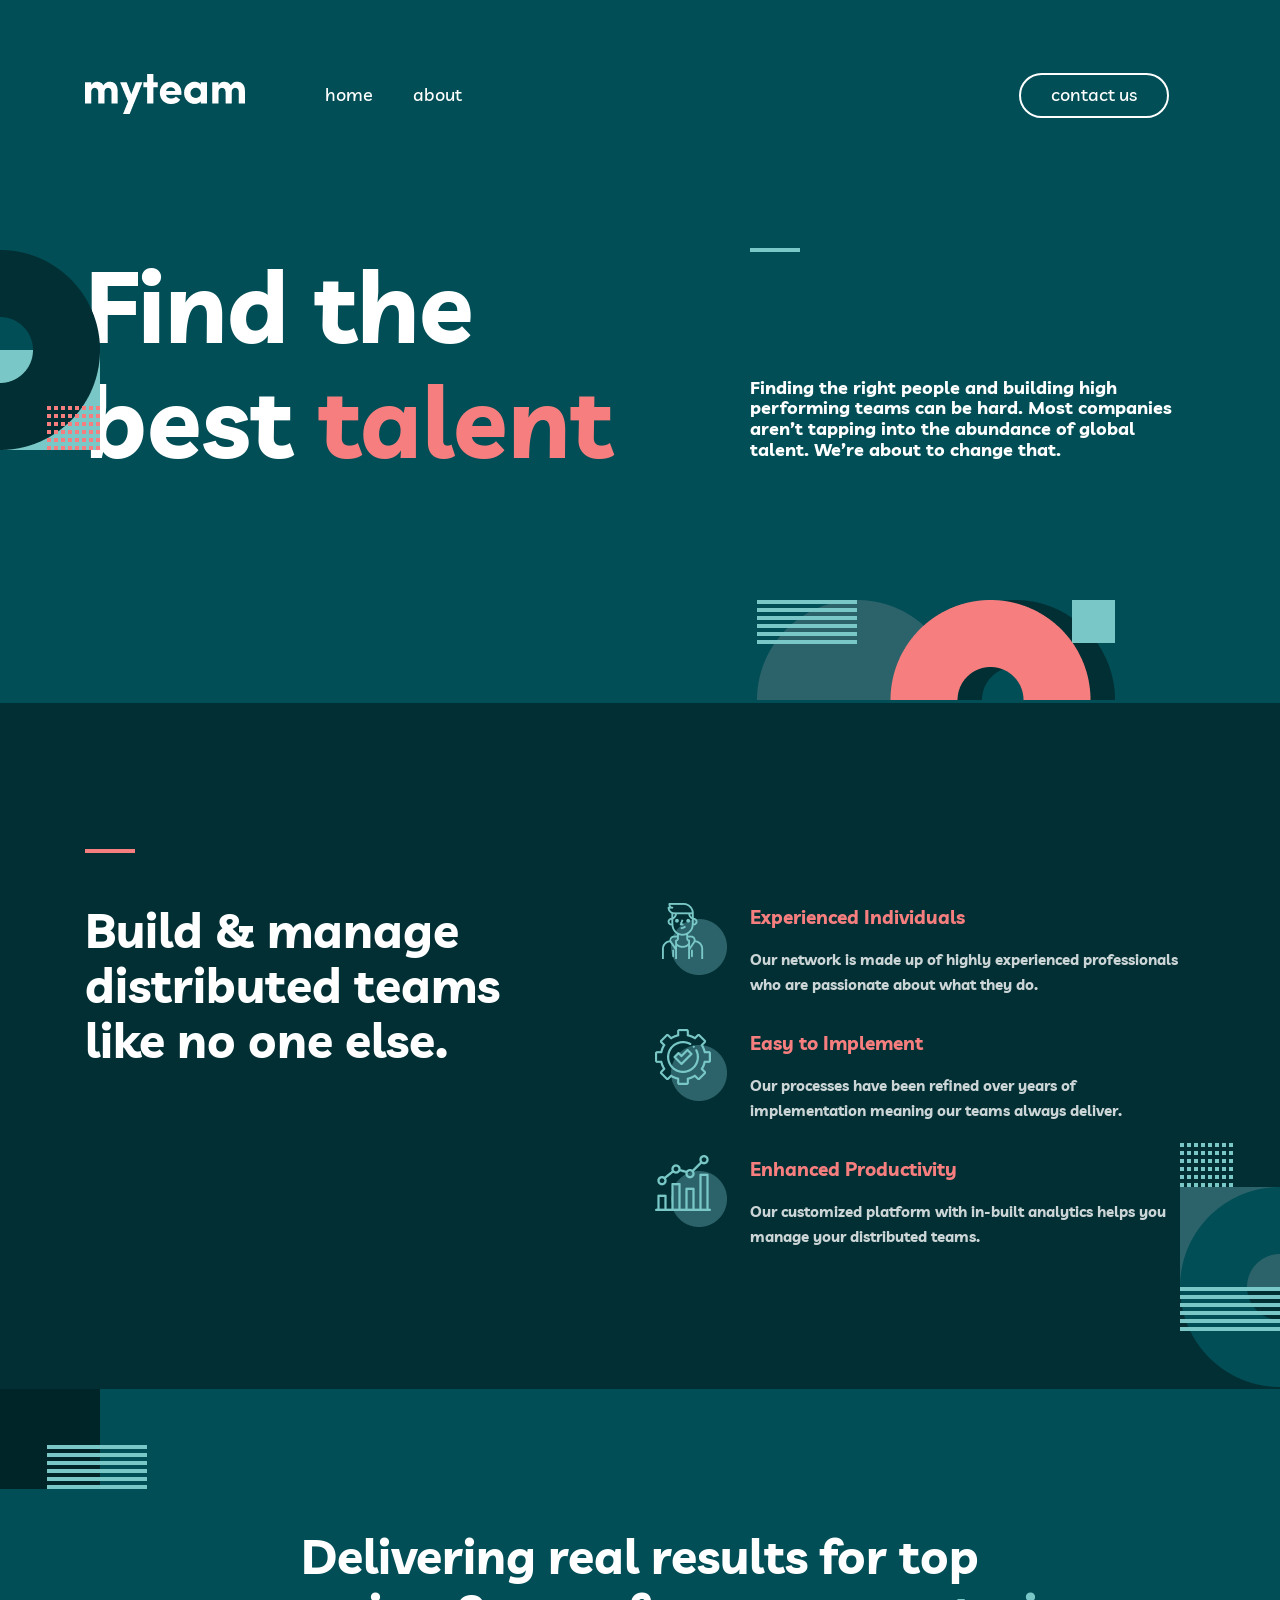
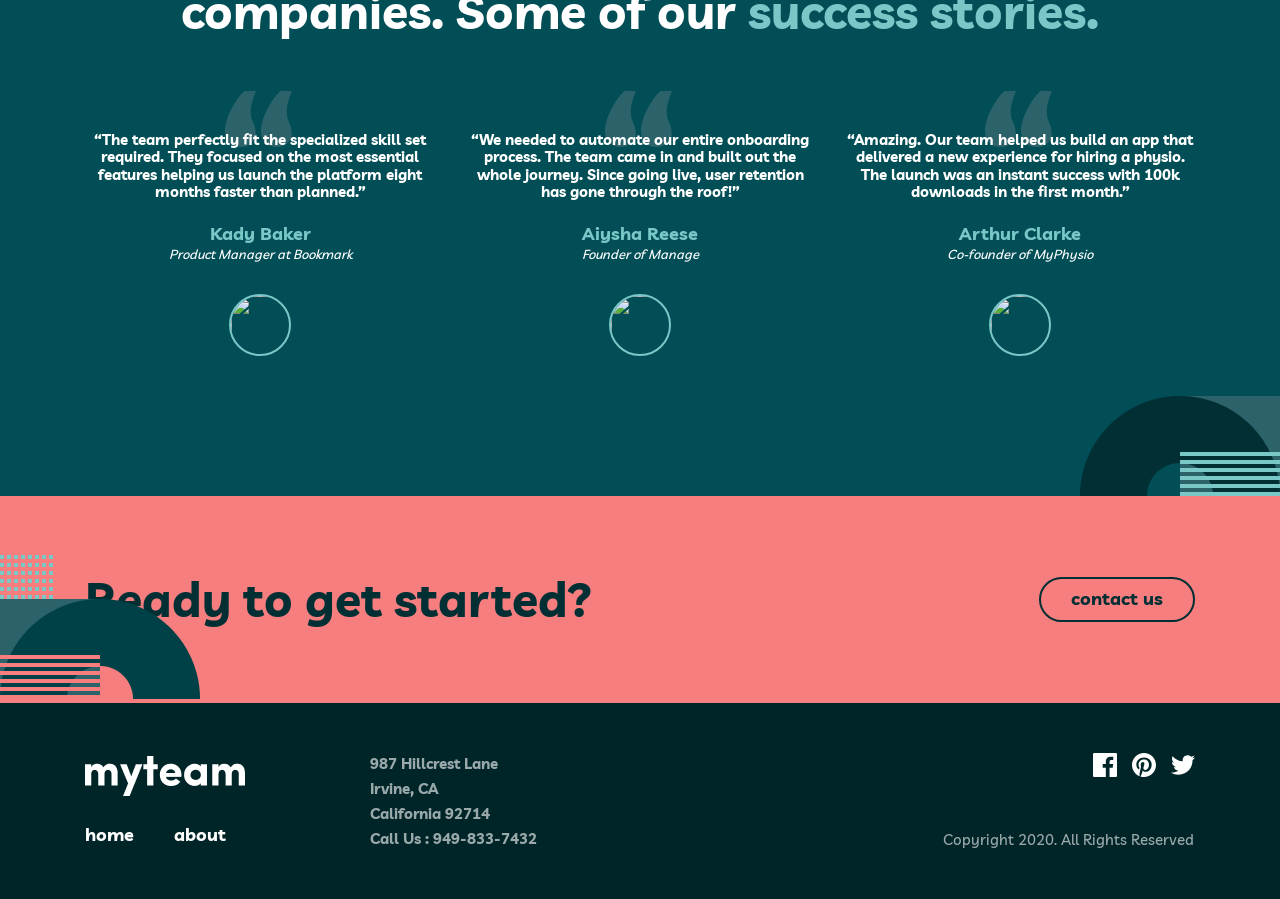
==== commit 75cff4fe: "first commit" ====
--- a/index.html
+++ b/index.html
@@ -14,10 +14,10 @@
   <section class="intro">
     <header class="header">
       <div class="container header__container">
+        <a class="header__nav-logo" href="#">
+          <img src="img/myteam.png" alt="">
+        </a>
         <nav class="header__nav">
-          <a class="header__nav-logo" href="#">
-            <img src="img/myteam.png" alt="">
-          </a>
           <ul class="header__nav-list">
             <li class="header__nav-item">
               <a href="#">home</a>
--- a/css/main.css
+++ b/css/main.css
@@ -139,6 +139,15 @@
   }
 }
 
+.header__container {
+  display: -webkit-box;
+  display: -ms-flexbox;
+  display: flex;
+  -webkit-box-align: center;
+      -ms-flex-align: center;
+          align-items: center;
+}
+
 @media screen and (max-width: 700px) {
   .header__container {
     display: -webkit-box;
@@ -160,6 +169,31 @@
           align-items: center;
 }
 
+@media screen and (max-width: 700px) {
+  .header__nav {
+    position: absolute;
+    top: 11.2rem;
+    width: 100%;
+    height: calc(100vh - 100px);
+    -webkit-box-orient: vertical;
+    -webkit-box-direction: normal;
+        -ms-flex-direction: column;
+            flex-direction: column;
+    background-color: #2c6269;
+    z-index: 3;
+  }
+  .header__nav::before {
+    content: '';
+    width: 30%;
+    height: 100%;
+    position: absolute;
+    top: 0;
+    left: 0;
+    opacity: 0.75;
+    z-index: 2;
+  }
+}
+
 .header__nav-list {
   padding: 0;
   margin: 0;
@@ -168,12 +202,21 @@
   display: -ms-flexbox;
   display: flex;
   margin-left: 8rem;
-  margin-right: auto;
-}
-
-@media screen and (max-width: 700px) {
+  margin-right: 55.7rem;
+}
+
+@media screen and (max-width: 1200px) {
   .header__nav-list {
-    display: none;
+    margin-right: 15rem;
+  }
+}
+
+@media screen and (max-width: 700px) {
+  .header__nav-list {
+    -webkit-box-orient: vertical;
+    -webkit-box-direction: normal;
+        -ms-flex-direction: column;
+            flex-direction: column;
   }
 }
 
